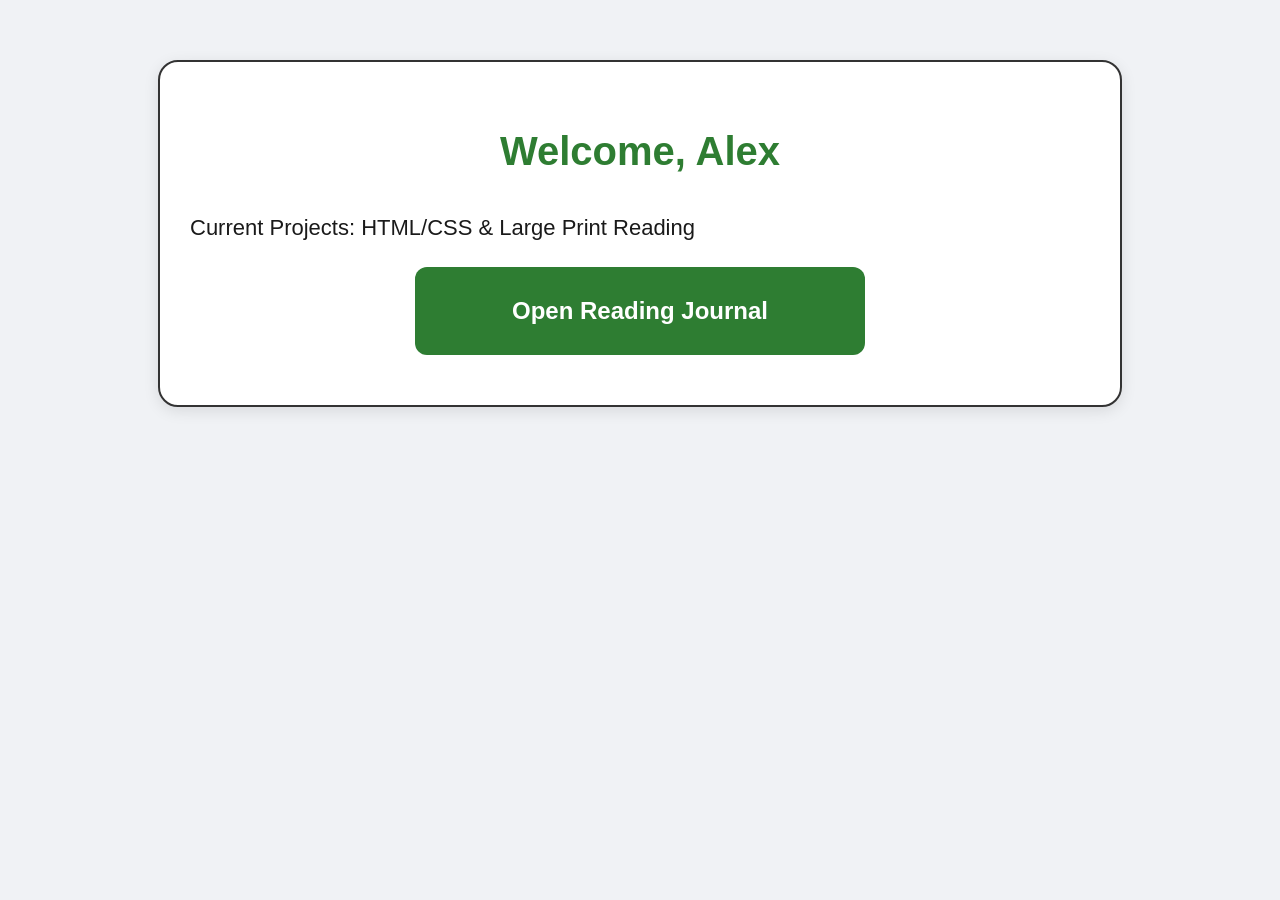
==== index.html @ 162d541a "Updated to be mobile friendly" ====
<!DOCTYPE html>
<html lang="en">
<head>
    <meta charset="UTF-8">
    <meta name="viewport" content="width=device-width, initial-scale=1.0">
    <meta name="robots" content="noindex, nofollow"> <title>Alex's Tech & Reading Hub</title>
    <link rel="stylesheet" href="./assets/css/main.css">
    <meta name="viewport" content="width=device-width, initial-scale=1.0">
</head>
<body>
    <div class="container">
        <h1>Welcome, Alex</h1>
        <p>Current Projects: HTML/CSS & Large Print Reading</p>
        
        <div class="nav-links">
            <a href="./Reading/Journal.html" class="hub-button">Open Reading Journal</a>
            </div>
    </div>
</body>
</html>
---- assets/css/main.css ----
body {
    background-color: #f0f2f5; /* Soft grey to reduce glare */
    color: #1a1a1a;
    font-family: 'Verdana', sans-serif; /* High legibility font */
    font-size: 22px;
    margin: 0;
    padding: 20px;
    line-height: 1.6;
}

.container {
    max-width: 900px;
    margin: 40px auto;
    padding: 30px;
    background: #ffffff;
    border-radius: 20px;
    box-shadow: 0 4px 15px rgba(0,0,0,0.1);
    border: 2px solid #333;
}

h1, h2 {
    color: #2e7d32; /* Relaxing green */
    font-size: 2.5rem;
    text-align: center;
}

/* Button Styling */
.hub-button, .submit-btn {
    display: block;
    width: 100%;
    max-width: 400px;
    margin: 20px auto;
    padding: 25px;
    background-color: #2e7d32;
    color: white;
    text-decoration: none;
    text-align: center;
    border-radius: 12px;
    font-weight: bold;
    font-size: 1.5rem;
    transition: transform 0.2s, background-color 0.2s;
    border: none;
}

.hub-button:hover {
    background-color: #1b5e20;
    transform: scale(1.02);
}

/* Form Styles */
input, select, textarea {
    width: 100%;
    padding: 15px;
    margin: 10px 0 25px 0;
    border: 2px solid #ccc;
    border-radius: 8px;
    font-size: 1.2rem;
    box-sizing: border-box; /* Keeps padding from breaking width */
}

input:focus {
    border-color: #2e7d32;
    outline: none;
    background-color: #fffde7; /* Slight yellow tint to show focus */
}

/* Entry Cards */
.journal-entry {
    background: #fff;
    border-left: 15px solid #2e7d32;
    padding: 25px;
    margin-bottom: 30px;
    border-top: 1px solid #ddd;
    border-right: 1px solid #ddd;
    border-bottom: 1px solid #ddd;
    border-radius: 0 10px 10px 0;
}

/* Hidden Password Input */
#accessKey {
    color: transparent;
    background-color: #eee;
}

#accessKey:focus {
    color: #333;
}
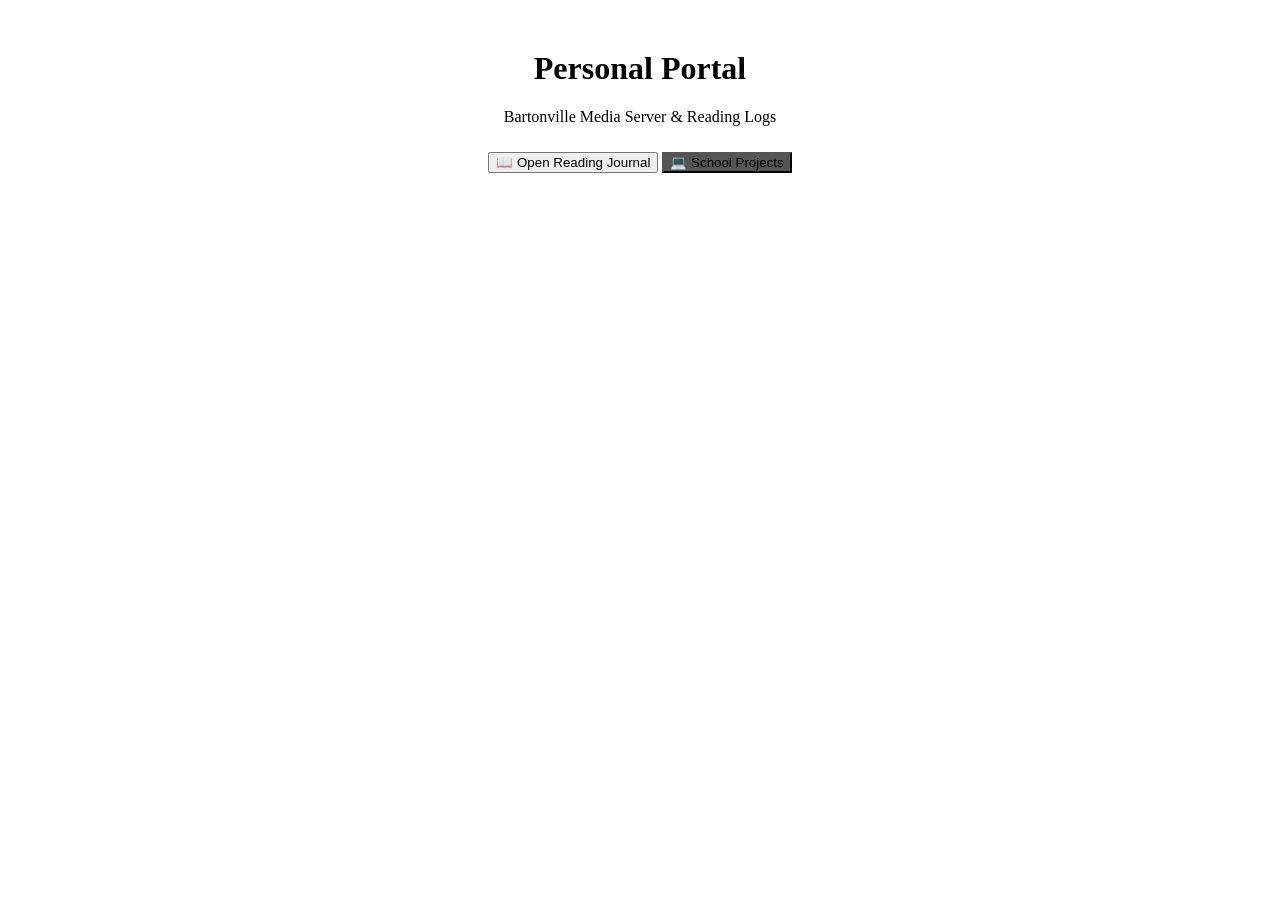
==== commit f3070684: "Tried again to make mobile friendly" ====
--- a/index.html
+++ b/index.html
@@ -3,18 +3,25 @@
 <head>
     <meta charset="UTF-8">
     <meta name="viewport" content="width=device-width, initial-scale=1.0">
-    <meta name="robots" content="noindex, nofollow"> <title>Alex's Tech & Reading Hub</title>
-    <link rel="stylesheet" href="./assets/css/main.css">
-    <meta name="viewport" content="width=device-width, initial-scale=1.0">
+    <title>Alex's Hub</title>
+    <link href="./Assets/CSS/form.css" rel="stylesheet">
 </head>
 <body>
-    <div class="container">
-        <h1>Welcome, Alex</h1>
-        <p>Current Projects: HTML/CSS & Large Print Reading</p>
+
+    <div class="container" style="text-align: center; margin-top: 50px;">
+        <h1>Personal Portal</h1>
+        <p>Bartonville Media Server & Reading Logs</p>
+
+        <a href="./Reading/Journal.html" style="text-decoration: none;">
+            <button type="button" class="hub-button">
+                📖 Open Reading Journal
+            </button>
+        </a>
         
-        <div class="nav-links">
-            <a href="./Reading/Journal.html" class="hub-button">Open Reading Journal</a>
-            </div>
+        <button type="button" class="hub-button" style="background-color: #555; margin-top: 10px;" onclick="alert('Coming soon for ICC classes!')">
+            💻 School Projects
+        </button>
     </div>
+
 </body>
 </html>
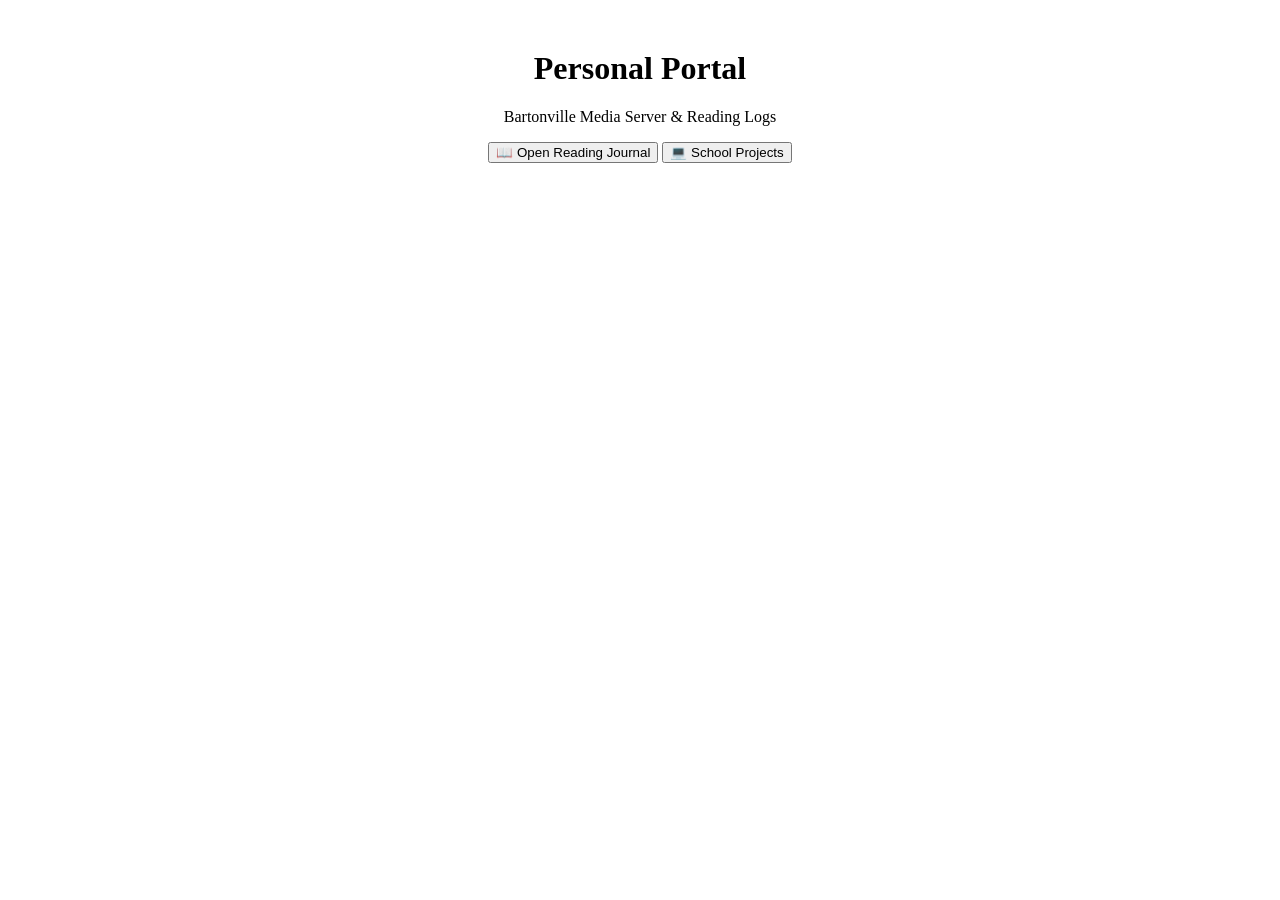
==== commit 5e693696: "Add files via upload comitted wrong file" ====
--- a/index.html
+++ b/index.html
@@ -18,7 +18,8 @@
             </button>
         </a>
         
-        <button type="button" class="hub-button" style="background-color: #555; margin-top: 10px;" onclick="alert('Coming soon for ICC classes!')">
+        <a href="https://alex-techwiz.github.io/my-website/" style="text-decoration: none;">
+            <button type="button" class="hub-button">
             💻 School Projects
         </button>
     </div>
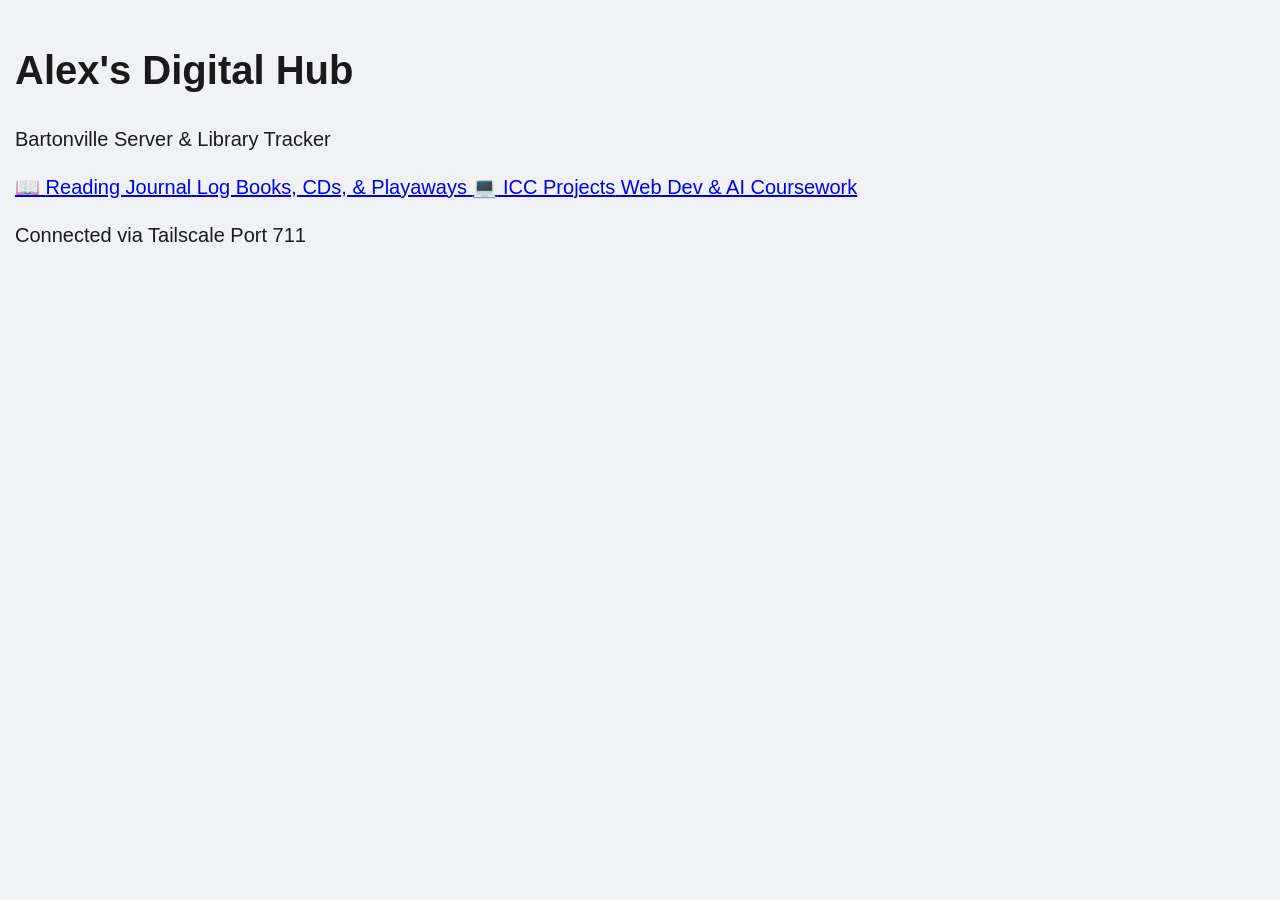
==== commit 577b7174: "Add files via upload Updated once again" ====
--- a/index.html
+++ b/index.html
@@ -3,26 +3,33 @@
 <head>
     <meta charset="UTF-8">
     <meta name="viewport" content="width=device-width, initial-scale=1.0">
-    <title>Alex's Hub</title>
-    <link href="./Assets/CSS/form.css" rel="stylesheet">
+    <title>Alex's Personal Hub</title>
+    <link rel="stylesheet" href="./assets/css/main.css">
 </head>
-<body>
+<body class="home-body">
+    <div class="hub-container">
+        <header>
+            <h1>Alex's Digital Hub</h1>
+            <p class="subtitle">Bartonville Server & Library Tracker</p>
+        </header>
 
-    <div class="container" style="text-align: center; margin-top: 50px;">
-        <h1>Personal Portal</h1>
-        <p>Bartonville Media Server & Reading Logs</p>
+        <nav class="hub-grid">
+            <a href="./Reading/Journal.html" class="hub-tile">
+                <span class="icon">📖</span>
+                <span class="label">Reading Journal</span>
+                <span class="description">Log Books, CDs, & Playaways</span>
+            </a>
 
-        <a href="./Reading/Journal.html" style="text-decoration: none;">
-            <button type="button" class="hub-button">
-                📖 Open Reading Journal
-            </button>
-        </a>
-        
-        <a href="https://alex-techwiz.github.io/my-website/" style="text-decoration: none;">
-            <button type="button" class="hub-button">
-            💻 School Projects
-        </button>
+            <a href="https://alex-techwiz.github.io/my-website/" class="hub-tile">
+                <span class="icon">💻</span>
+                <span class="label">ICC Projects</span>
+                <span class="description">Web Dev & AI Coursework</span>
+            </a>
+        </nav>
+
+        <footer>
+            <p>Connected via Tailscale Port 711</p>
+        </footer>
     </div>
-
 </body>
 </html>
--- a/assets/css/main.css
+++ b/assets/css/main.css
@@ -0,0 +1,71 @@
+/* Assets/CSS/form.css */
+
+/* 1. Global Reset - Prevents horizontal scrolling on phones */
+* {
+    box-sizing: border-box;
+    max-width: 100%;
+}
+
+body {
+    background-color: #f0f2f5;
+    color: #1a1a1a;
+    font-family: 'Verdana', sans-serif;
+    font-size: 20px; /* Big for Astigmatism */
+    margin: 0;
+    padding: 15px;
+    line-height: 1.4;
+}
+
+/* 2. Container - High Contrast & Centered */
+.container, #readingForm, #historySection {
+    width: 100%;
+    max-width: 700px; /* Keeps it from getting too wide on HP laptop */
+    margin: 0 auto 20px auto;
+    background: #ffffff;
+    padding: 20px;
+    border: 2px solid #333;
+    border-radius: 12px;
+}
+
+/* 3. Inputs - Full Width for fingers/mice */
+input, textarea, select {
+    display: block;
+    width: 100%;
+    padding: 18px;
+    margin: 10px 0 25px 0;
+    border: 2px solid #ccc;
+    border-radius: 8px;
+    font-size: 1.2rem;
+    -webkit-appearance: none; /* Fixes weird iPhone styling on buttons/selects */
+}
+
+/* 4. Buttons - Massive 'Tap Targets' for Moto Z4 */
+button {
+    width: 100%;
+    padding: 22px;
+    font-size: 1.4rem;
+    font-weight: bold;
+    border-radius: 10px;
+    border: none;
+    cursor: pointer;
+    margin-bottom: 15px;
+    transition: transform 0.1s;
+}
+
+button:active {
+    transform: scale(0.98); /* Visual feedback when tapped */
+}
+
+#submitBtn {
+    background-color: #2e7d32;
+    color: white;
+}
+
+/* 5. Mobile Adjustments */
+@media screen and (max-width: 600px) {
+    body {
+        padding: 10px;
+        font-size: 18px;
+    }
+    h1 { font-size: 1.5rem; }
+}
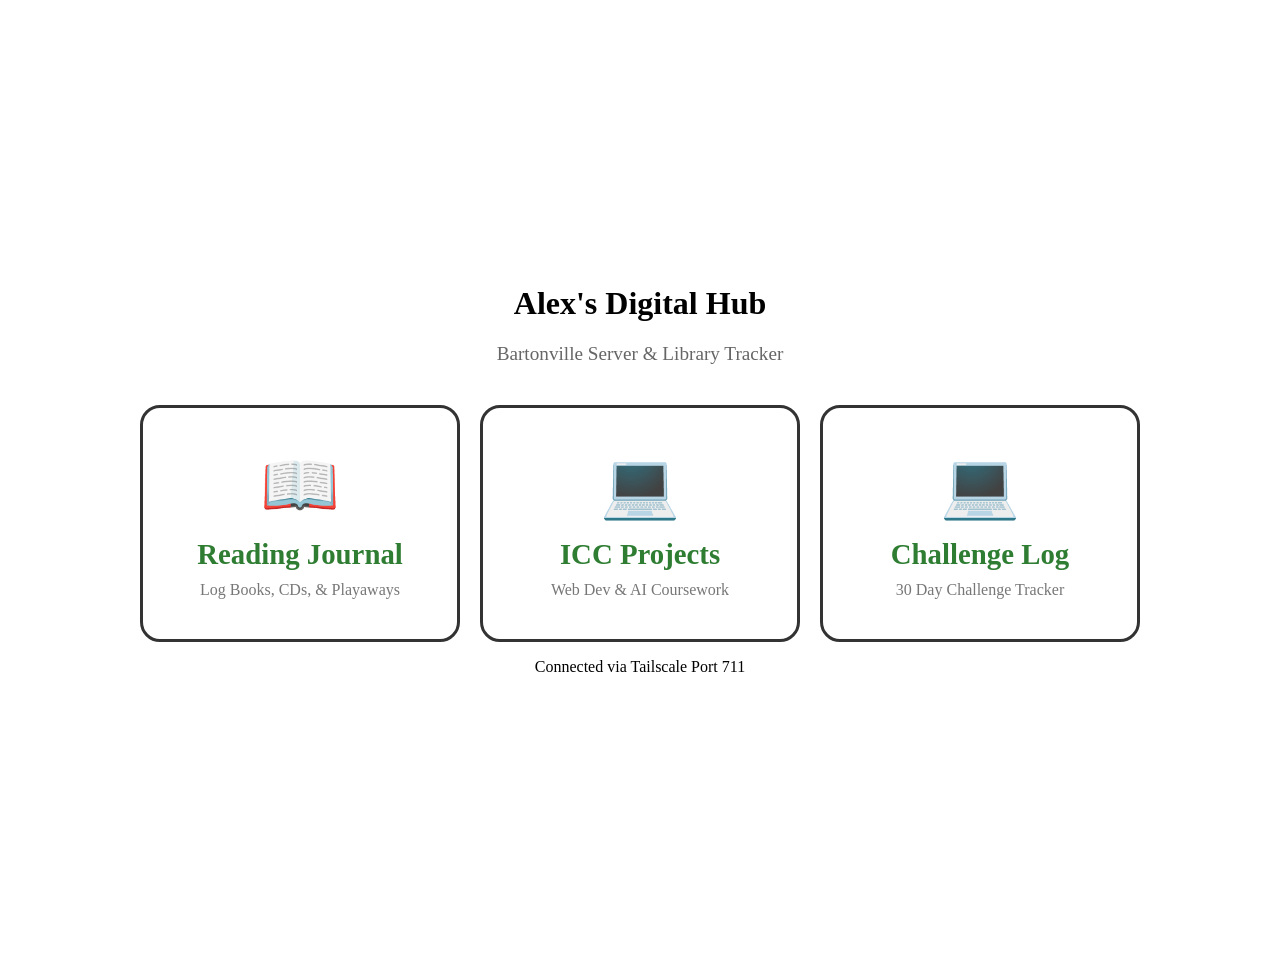
==== commit 3e2a5eb7: "Add files via upload Made changes" ====
--- a/index.html
+++ b/index.html
@@ -25,6 +25,12 @@
                 <span class="label">ICC Projects</span>
                 <span class="description">Web Dev & AI Coursework</span>
             </a>
+
+            <a href="./Challenges/challenge.html" class="hub-tile">
+                <span class="icon">💻</span>
+                <span class="label">Challenge Log</span>
+                <span class="description">30 Day Challenge Tracker</span>
+            </a>
         </nav>
 
         <footer>
--- a/assets/css/main.css
+++ b/assets/css/main.css
@@ -1,71 +1,75 @@
-/* Assets/CSS/form.css */
-
-/* 1. Global Reset - Prevents horizontal scrolling on phones */
-* {
-    box-sizing: border-box;
-    max-width: 100%;
+/* Home Page Specific Styling */
+.home-body {
+    display: flex;
+    justify-content: center;
+    align-items: center;
+    min-height: 100vh;
+    padding: 20px;
 }
 
-body {
-    background-color: #f0f2f5;
-    color: #1a1a1a;
-    font-family: 'Verdana', sans-serif;
-    font-size: 20px; /* Big for Astigmatism */
-    margin: 0;
-    padding: 15px;
-    line-height: 1.4;
+.hub-container {
+    width: 100%;
+    max-width: 1000px;
+    text-align: center;
 }
 
-/* 2. Container - High Contrast & Centered */
-.container, #readingForm, #historySection {
-    width: 100%;
-    max-width: 700px; /* Keeps it from getting too wide on HP laptop */
-    margin: 0 auto 20px auto;
-    background: #ffffff;
-    padding: 20px;
-    border: 2px solid #333;
-    border-radius: 12px;
+.subtitle {
+    font-size: 1.2rem;
+    color: #666;
+    margin-bottom: 40px;
 }
 
-/* 3. Inputs - Full Width for fingers/mice */
-input, textarea, select {
-    display: block;
-    width: 100%;
-    padding: 18px;
-    margin: 10px 0 25px 0;
-    border: 2px solid #ccc;
-    border-radius: 8px;
-    font-size: 1.2rem;
-    -webkit-appearance: none; /* Fixes weird iPhone styling on buttons/selects */
+.hub-grid {
+    display: grid;
+    grid-template-columns: repeat(auto-fit, minmax(280px, 1fr));
+    gap: 20px;
 }
 
-/* 4. Buttons - Massive 'Tap Targets' for Moto Z4 */
-button {
-    width: 100%;
-    padding: 22px;
-    font-size: 1.4rem;
-    font-weight: bold;
-    border-radius: 10px;
-    border: none;
-    cursor: pointer;
-    margin-bottom: 15px;
-    transition: transform 0.1s;
+.hub-tile {
+    background: white;
+    padding: 40px 20px;
+    border: 3px solid #333;
+    border-radius: 20px;
+    text-decoration: none;
+    color: #1a1a1a;
+    transition: transform 0.2s, background-color 0.2s;
+    display: flex;
+    flex-direction: column;
+    align-items: center;
 }
 
-button:active {
-    transform: scale(0.98); /* Visual feedback when tapped */
+.hub-tile .icon {
+    font-size: 4rem;
+    margin-bottom: 15px;
 }
 
-#submitBtn {
-    background-color: #2e7d32;
-    color: white;
+.hub-tile .label {
+    font-size: 1.8rem;
+    font-weight: bold;
+    color: #2e7d32;
 }
 
-/* 5. Mobile Adjustments */
-@media screen and (max-width: 600px) {
-    body {
-        padding: 10px;
-        font-size: 18px;
+.hub-tile .description {
+    font-size: 1rem;
+    color: #777;
+    margin-top: 10px;
+}
+
+.hub-tile:hover {
+    transform: scale(1.05);
+    background-color: #f0fff0;
+}
+
+.hub-tile.disabled {
+    opacity: 0.6;
+    cursor: not-allowed;
+    border-style: dashed;
+}
+
+/* Mobile Tweak */
+@media (max-width: 600px) {
+    .hub-tile {
+        padding: 30px 15px;
     }
-    h1 { font-size: 1.5rem; }
+    .hub-tile .icon { font-size: 3rem; }
 }
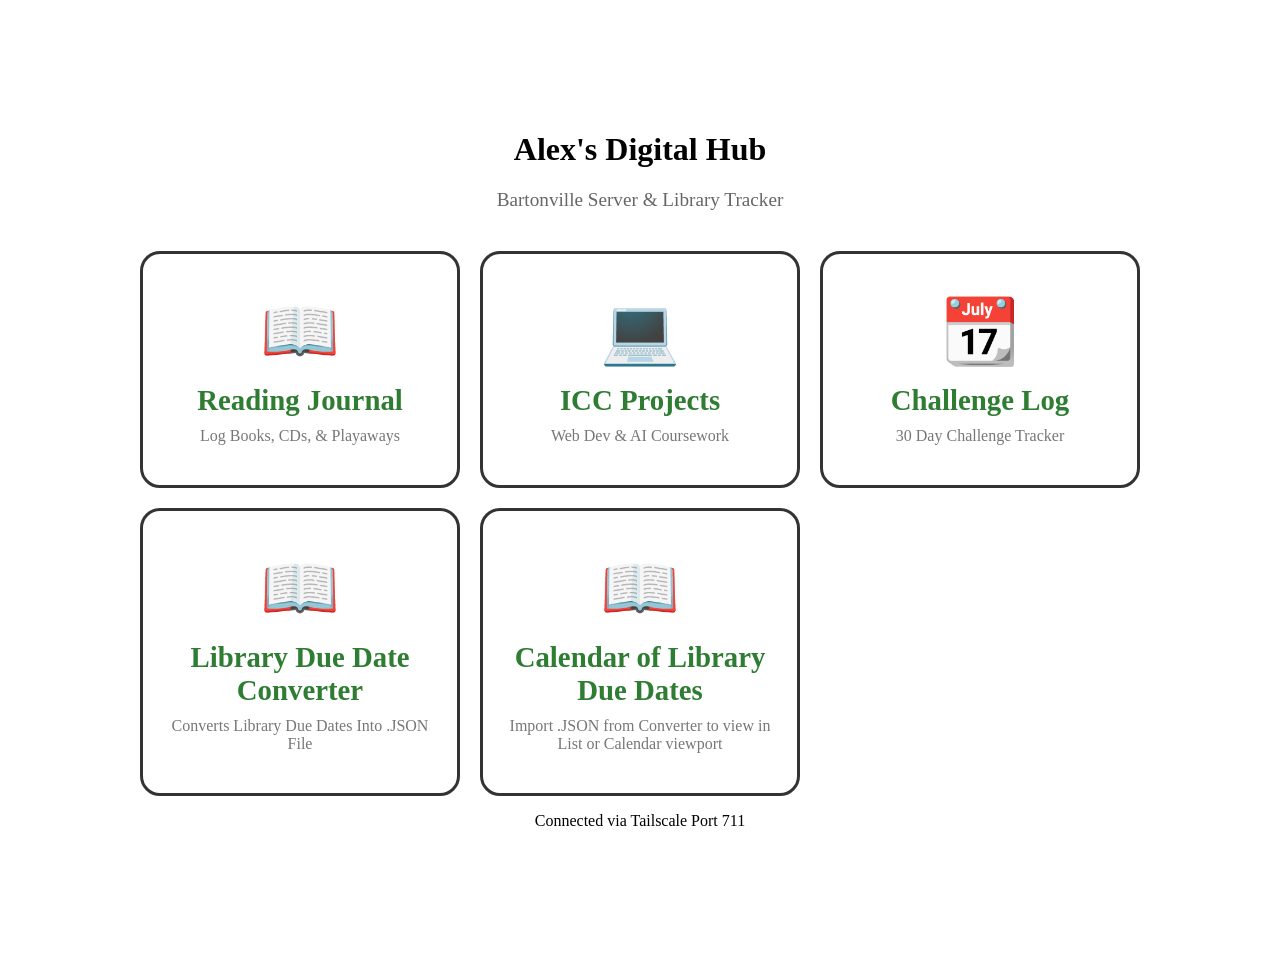
==== commit f245246b: "Add files via upload Updated index.html and added tools for library due dates" ====
--- a/index.html
+++ b/index.html
@@ -27,9 +27,21 @@
             </a>
 
             <a href="./Challenges/challenge.html" class="hub-tile">
-                <span class="icon">💻</span>
+                <span class="icon">📆</span>
                 <span class="label">Challenge Log</span>
                 <span class="description">30 Day Challenge Tracker</span>
+            </a>
+            
+             <a href="./Reading/converter.html" class="hub-tile">
+                <span class="icon">📖</span>
+                <span class="label">Library Due Date Converter</span>
+                <span class="description">Converts Library Due Dates Into .JSON File</span>
+
+                 <a href="./Reading/calendar.html" class="hub-tile">
+                <span class="icon">📖</span>
+                <span class="label">Calendar of Library Due Dates</span>
+                <span class="description">Import .JSON from Converter to view in List or Calendar viewport</span>
+            </a>
             </a>
         </nav>
 
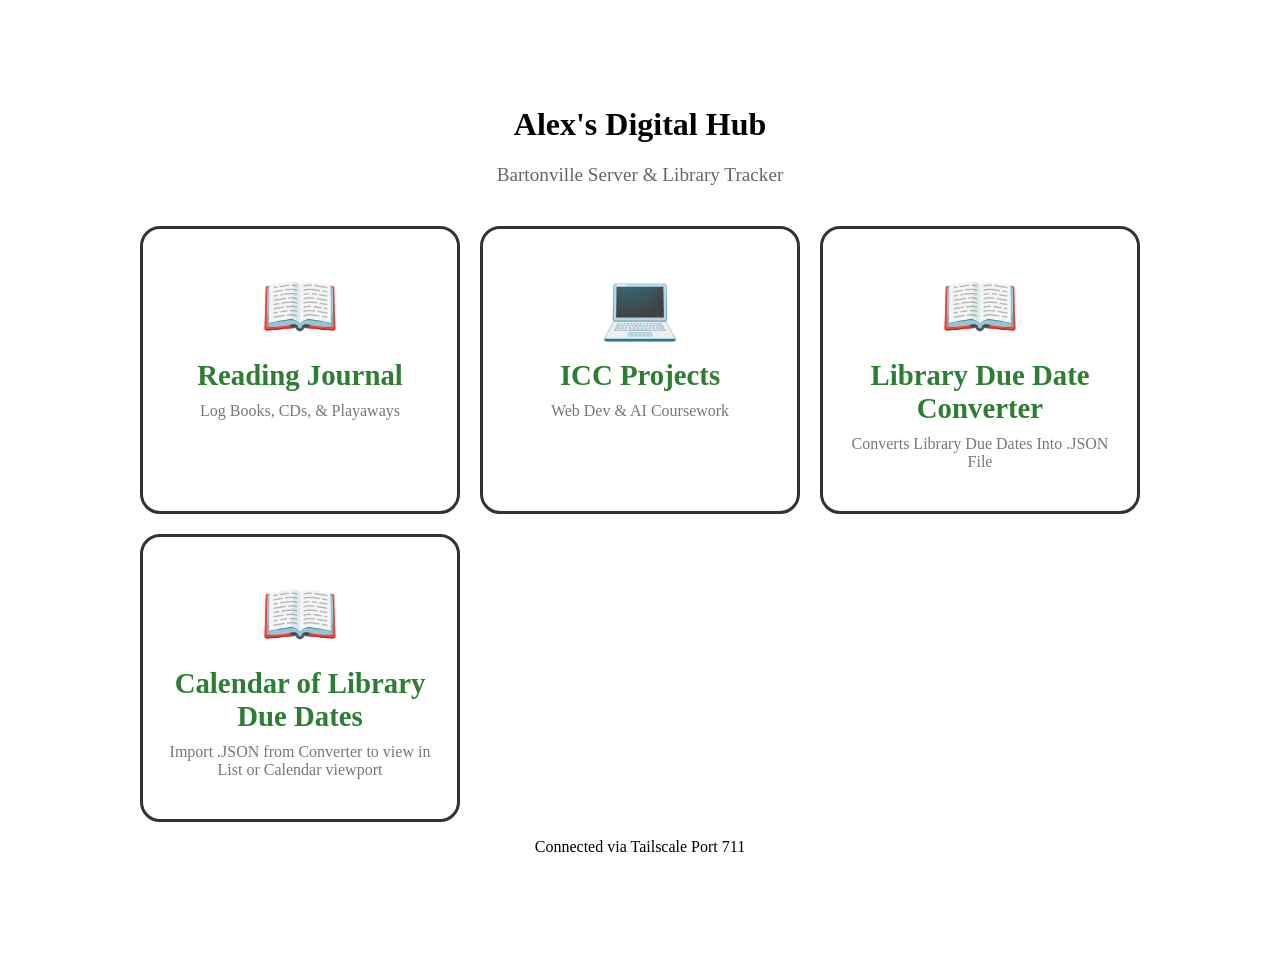
==== commit 142028ab: "Add files via upload" ====
--- a/index.html
+++ b/index.html
@@ -14,7 +14,7 @@
         </header>
 
         <nav class="hub-grid">
-            <a href="./Reading/Journal.html" class="hub-tile">
+            <a href="https://docs.google.com/forms/d/e/1FAIpQLSdJFjxh-XqNv1QxcwWQ8eXlv-rsElMBYz-G_DQRPWRj0L9LhA/viewform?usp=dialog" class="hub-tile">
                 <span class="icon">📖</span>
                 <span class="label">Reading Journal</span>
                 <span class="description">Log Books, CDs, & Playaways</span>
@@ -26,18 +26,18 @@
                 <span class="description">Web Dev & AI Coursework</span>
             </a>
 
-            <a href="./Challenges/challenge.html" class="hub-tile">
+            <!--<a href="./challenges/challenge.html" class="hub-tile">
                 <span class="icon">📆</span>
                 <span class="label">Challenge Log</span>
                 <span class="description">30 Day Challenge Tracker</span>
-            </a>
+            </a>-->
             
-             <a href="./Reading/converter.html" class="hub-tile">
+             <a href="./reading/converter.html" class="hub-tile">
                 <span class="icon">📖</span>
                 <span class="label">Library Due Date Converter</span>
                 <span class="description">Converts Library Due Dates Into .JSON File</span>
 
-                 <a href="./Reading/calendar.html" class="hub-tile">
+                 <a href="./reading/calendar.html" class="hub-tile">
                 <span class="icon">📖</span>
                 <span class="label">Calendar of Library Due Dates</span>
                 <span class="description">Import .JSON from Converter to view in List or Calendar viewport</span>
